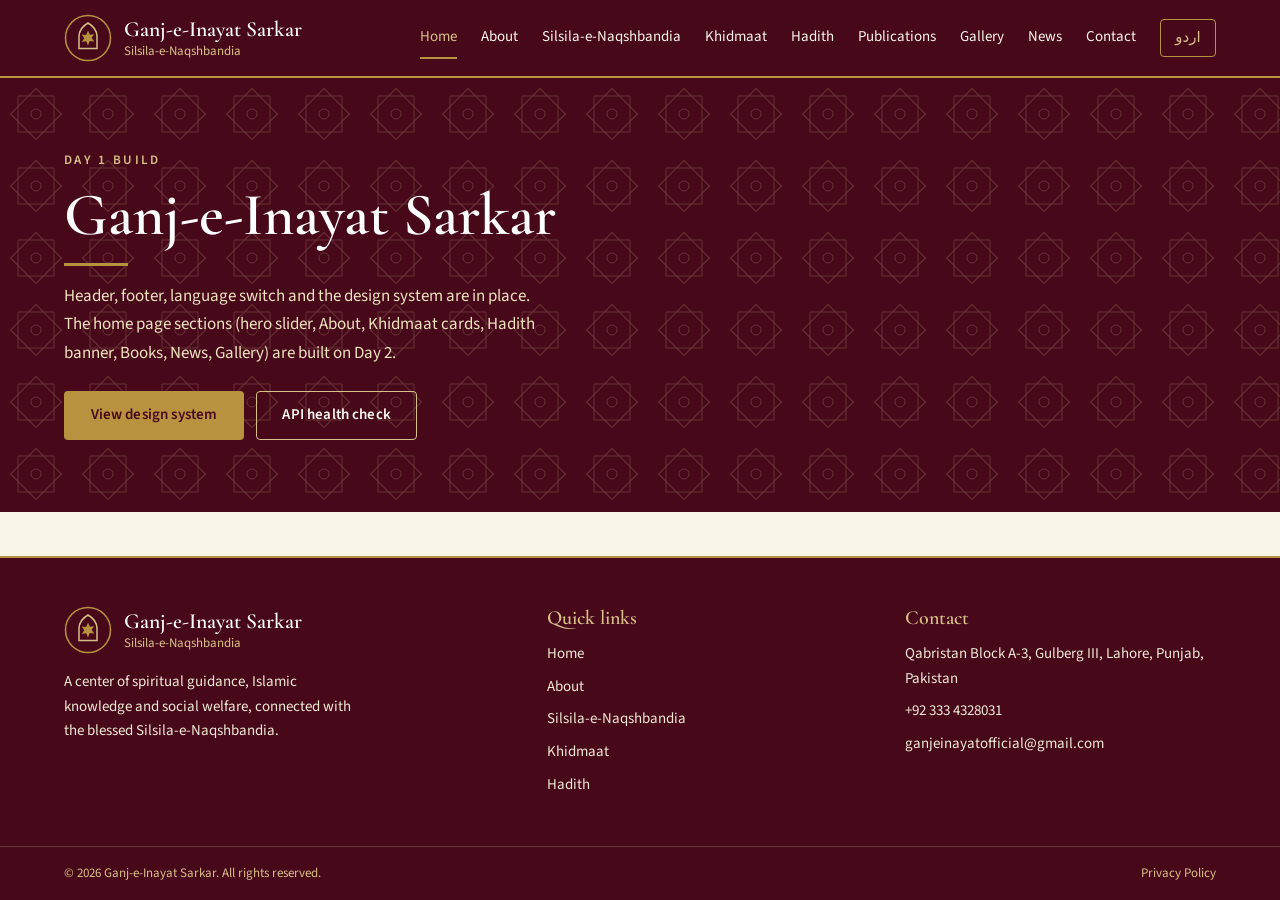
==== frontend/index.html @ d53629e9 "Day 1: project setup, DB models, FastAPI base, design system, header/footer" ====
<!DOCTYPE html>
<html lang="en" dir="ltr">
<head>
<meta charset="utf-8">
<meta name="viewport" content="width=device-width, initial-scale=1">
<title>Ganj-e-Inayat Sarkar — Silsila-e-Naqshbandia</title>
<meta name="description" content="Ganj-e-Inayat Sarkar - Silsila-e-Naqshbandia">
<link rel="preconnect" href="https://fonts.googleapis.com">
<link rel="preconnect" href="https://fonts.gstatic.com" crossorigin>
<link rel="stylesheet" href="https://fonts.googleapis.com/css2?family=Cormorant+Garamond:wght@500;600;700&family=Noto+Nastaliq+Urdu:wght@400;600&family=Source+Sans+3:wght@400;600&display=swap">
<link rel="stylesheet" href="css/tokens.css">
<link rel="stylesheet" href="css/base.css">
<link rel="stylesheet" href="css/components.css">
<link rel="stylesheet" href="css/rtl.css">
</head>
<body data-page="home">
<a class="skip-link" href="#main" data-i18n="skip">Skip to content</a>
<div id="site-header"></div>
<main id="main">
  <section class="section section--dark pattern-bg">
    <div class="container">
      <p class="eyebrow">Day 1 build</p>
      <h1 class="section-title">Ganj-e-Inayat Sarkar</h1>
      <p style="margin-top:var(--space-4);max-width:60ch;color:var(--gold-100)">Header, footer, language switch and the design system are in place. The home page sections (hero slider, About, Khidmaat cards, Hadith banner, Books, News, Gallery) are built on Day 2.</p>
      <div style="margin-top:var(--space-5);display:flex;gap:var(--space-3);flex-wrap:wrap">
        <a class="btn btn--gold" href="design-system.html">View design system</a>
        <a class="btn btn--outline" href="/api/health">API health check</a>
      </div>
    </div>
  </section>
</main>
<div id="site-footer"></div>
<script src="js/i18n.js"></script>
<script src="js/api.js"></script>
<script src="js/layout.js"></script>
</body>
</html>
---- frontend/css/tokens.css ----
/* ==========================================================
   Design tokens - the single source of truth for the design.
   Change a value here and the whole site follows.
   Breakpoints (media queries cannot use variables):
     mobile  <= 640px | tablet <= 1024px | desktop > 1024px
   ========================================================== */
:root {
  /* Colour: maroon (primary) */
  --maroon-900: #47091a;
  --maroon-800: #5a0f22;
  --maroon-700: #6b1426;
  --maroon-500: #8a2a3d;

  /* Colour: ivory (backgrounds) */
  --ivory-50: #fdfaf2;
  --ivory-100: #faf5e9;
  --ivory-200: #f1e9d6;

  /* Colour: antique gold (accent) */
  --gold-600: #9c7a2e;
  --gold-500: #b8923f;
  --gold-300: #d9c08a;
  --gold-100: #f0e3c0;

  /* Colour: text */
  --ink-900: #2a1a1d;
  --ink-600: #6f5a5c;
  --white: #ffffff;

  /* Semantic roles */
  --bg: var(--ivory-100);
  --bg-alt: var(--ivory-200);
  --surface: var(--ivory-50);
  --text: var(--ink-900);
  --text-muted: var(--ink-600);
  --primary: var(--maroon-700);
  --primary-dark: var(--maroon-900);
  --accent: var(--gold-500);
  --border: var(--gold-300);
  --focus: var(--gold-500);
  --danger: #a3262f;
  --success: #2f6b46;

  /* Typography */
  --font-heading: "Cormorant Garamond", "Playfair Display", Georgia, "Times New Roman", serif;
  --font-body: "Source Sans 3", system-ui, -apple-system, "Segoe UI", Roboto, sans-serif;
  --font-urdu: "Noto Nastaliq Urdu", "Jameel Noori Nastaleeq", "Noto Naskh Arabic", serif;

  --fs-xs: 0.8125rem;
  --fs-sm: 0.9375rem;
  --fs-base: 1.0625rem;
  --fs-md: 1.25rem;
  --fs-lg: 1.625rem;
  --fs-xl: 2.125rem;
  --fs-2xl: clamp(2rem, 4vw, 2.75rem);
  --fs-hero: clamp(2.25rem, 5.5vw, 3.75rem);

  --lh-tight: 1.2;
  --lh-body: 1.65;
  --lh-urdu: 2.15; /* Nastaliq needs tall lines */

  /* Spacing scale (4px base) */
  --space-1: 0.25rem;
  --space-2: 0.5rem;
  --space-3: 0.75rem;
  --space-4: 1rem;
  --space-5: 1.5rem;
  --space-6: 2rem;
  --space-7: 3rem;
  --space-8: 4.5rem;
  --space-9: 6rem;

  /* Shape and depth */
  --radius-sm: 4px;
  --radius-md: 8px;
  --radius-lg: 14px;
  --shadow-sm: 0 1px 3px rgba(71, 9, 26, 0.12);
  --shadow-md: 0 6px 18px rgba(71, 9, 26, 0.14);

  /* Layout */
  --container: 1200px;
  --header-h: 76px;
  --z-header: 50;
  --z-drawer: 60;
}
---- frontend/css/base.css ----
/* Reset and element defaults */
*, *::before, *::after { box-sizing: border-box; }
* { margin: 0; }
html { scroll-behavior: smooth; -webkit-text-size-adjust: 100%; }
body {
  font-family: var(--font-body);
  font-size: var(--fs-base);
  line-height: var(--lh-body);
  color: var(--text);
  background: var(--bg);
  min-height: 100vh;
  display: flex;
  flex-direction: column;
}
main { flex: 1; }
img, svg { max-width: 100%; display: block; }
a { color: inherit; text-decoration: none; }
button { font: inherit; color: inherit; cursor: pointer; background: none; border: 0; }
ul { list-style: none; padding: 0; }

h1, h2, h3, h4 { font-family: var(--font-heading); font-weight: 600; line-height: var(--lh-tight); color: var(--primary); }
h1 { font-size: var(--fs-hero); }
h2 { font-size: var(--fs-2xl); }
h3 { font-size: var(--fs-lg); }
h4 { font-size: var(--fs-md); }
p + p { margin-top: var(--space-4); }

:focus-visible { outline: 3px solid var(--focus); outline-offset: 3px; border-radius: 2px; }
::selection { background: var(--gold-300); color: var(--maroon-900); }

/* Layout helpers */
.container { width: 100%; max-width: var(--container); margin-inline: auto; padding-inline: var(--space-5); }
.section { padding-block: var(--space-8); }
.section--alt { background: var(--bg-alt); }
.section--dark { background: var(--maroon-900); color: var(--ivory-100); }
.section--dark h1, .section--dark h2, .section--dark h3 { color: var(--white); }
.visually-hidden {
  position: absolute; width: 1px; height: 1px; overflow: hidden;
  clip: rect(0 0 0 0); white-space: nowrap;
}
.skip-link {
  position: absolute; inset-inline-start: var(--space-4); top: -100px;
  background: var(--gold-500); color: var(--maroon-900); padding: var(--space-2) var(--space-4);
  border-radius: var(--radius-sm); z-index: 100;
}
.skip-link:focus { top: var(--space-3); }

/* Urdu: Nastaliq font and taller lines. Applied by <html dir="rtl" lang="ur"> */
html[lang="ur"] body { font-family: var(--font-urdu); line-height: var(--lh-urdu); }
html[lang="ur"] h1, html[lang="ur"] h2, html[lang="ur"] h3, html[lang="ur"] h4 {
  font-family: var(--font-urdu); line-height: 1.8;
}

@media (max-width: 640px) {
  .container { padding-inline: var(--space-4); }
  .section { padding-block: var(--space-7); }
}
@media (prefers-reduced-motion: reduce) {
  html { scroll-behavior: auto; }
  * { animation: none !important; transition: none !important; }
}
---- frontend/css/components.css ----
/* ---------- Geometric pattern (subtle Islamic lattice) ---------- */
.pattern-bg {
  background-image: url("data:image/svg+xml;utf8,<svg xmlns='http://www.w3.org/2000/svg' width='72' height='72' viewBox='0 0 72 72'><g fill='none' stroke='%23D9C08A' stroke-width='1' opacity='.22'><rect x='18' y='18' width='36' height='36'/><rect x='18' y='18' width='36' height='36' transform='rotate(45 36 36)'/><circle cx='36' cy='36' r='5'/></g></svg>");
  background-size: 72px 72px;
}

/* ---------- Buttons ---------- */
.btn {
  display: inline-flex; align-items: center; justify-content: center; gap: var(--space-2);
  padding: 0.7rem 1.6rem; border-radius: var(--radius-sm);
  font-size: var(--fs-sm); font-weight: 600; letter-spacing: 0.01em;
  border: 1px solid transparent; transition: background 0.2s, color 0.2s, border-color 0.2s;
}
.btn--gold { background: var(--gold-500); color: var(--maroon-900); }
.btn--gold:hover { background: var(--gold-300); }
.btn--primary { background: var(--maroon-700); color: var(--ivory-50); }
.btn--primary:hover { background: var(--maroon-900); }
.btn--outline { border-color: var(--gold-300); color: var(--ivory-50); }
.btn--outline:hover { background: rgba(255, 255, 255, 0.1); }
.btn--outline-dark { border-color: var(--maroon-700); color: var(--maroon-700); }
.btn--outline-dark:hover { background: var(--maroon-700); color: var(--ivory-50); }
.btn:disabled { opacity: 0.55; cursor: not-allowed; }

/* ---------- Eyebrow label + section heading ---------- */
.eyebrow { font-size: var(--fs-xs); letter-spacing: 0.18em; text-transform: uppercase; color: var(--gold-600); font-weight: 600; }
.section--dark .eyebrow { color: var(--gold-300); }
html[lang="ur"] .eyebrow { letter-spacing: 0; text-transform: none; }
.section-title { margin-top: var(--space-2); }
.section-title::after { content: ""; display: block; width: 64px; height: 3px; background: var(--gold-500); margin-top: var(--space-3); }

/* ---------- Card ---------- */
.card {
  background: var(--surface); border: 1px solid var(--border); border-radius: var(--radius-md);
  box-shadow: var(--shadow-sm); padding: var(--space-5); transition: box-shadow 0.2s, transform 0.2s;
}
.card:hover { box-shadow: var(--shadow-md); transform: translateY(-2px); }

/* ---------- Header ---------- */
.site-header {
  position: sticky; top: 0; z-index: var(--z-header);
  background: var(--maroon-900); color: var(--ivory-100);
  border-bottom: 2px solid var(--gold-500);
}
.site-header__inner { display: flex; align-items: center; gap: var(--space-5); min-height: var(--header-h); }
.brand { display: flex; align-items: center; gap: var(--space-3); flex: none; }
.brand img { width: 48px; height: 48px; }
.brand__text { display: flex; flex-direction: column; line-height: 1.25; }
.brand__text b { font-family: var(--font-heading); font-size: 1.35rem; font-weight: 600; color: var(--white); }
.brand__text small { font-size: var(--fs-xs); color: var(--gold-300); }
html[lang="ur"] .brand__text b { font-family: var(--font-urdu); line-height: 1.7; }

.nav { margin-inline-start: auto; }
.nav ul { display: flex; gap: var(--space-5); }
.nav a {
  display: block; padding: var(--space-2) 0; font-size: var(--fs-sm);
  border-bottom: 2px solid transparent; transition: color 0.2s, border-color 0.2s; white-space: nowrap;
}
.nav a:hover { color: var(--gold-300); }
.nav a[aria-current="page"] { color: var(--gold-300); border-bottom-color: var(--gold-500); }

.header-actions { display: flex; align-items: center; gap: var(--space-3); }
.lang-switch {
  padding: 0.35rem 0.9rem; border: 1px solid var(--gold-500); border-radius: var(--radius-sm);
  font-size: var(--fs-sm); color: var(--gold-300);
}
.lang-switch:hover { background: rgba(184, 146, 63, 0.18); }
.nav-toggle {
  display: none; width: 44px; height: 44px; border: 1px solid var(--gold-500);
  border-radius: var(--radius-sm); flex-direction: column; align-items: center; justify-content: center; gap: 5px;
}
.nav-toggle span { width: 20px; height: 2px; background: var(--gold-300); transition: transform 0.2s, opacity 0.2s; }
.nav-toggle[aria-expanded="true"] span:nth-child(1) { transform: translateY(7px) rotate(45deg); }
.nav-toggle[aria-expanded="true"] span:nth-child(2) { opacity: 0; }
.nav-toggle[aria-expanded="true"] span:nth-child(3) { transform: translateY(-7px) rotate(-45deg); }

@media (max-width: 1024px) {
  .nav-toggle { display: flex; }
  .header-actions { margin-inline-start: auto; }
  .nav {
    position: absolute; inset-inline: 0; top: 100%;
    background: var(--maroon-800); border-bottom: 2px solid var(--gold-500);
    max-height: 0; overflow: hidden; visibility: hidden;
    transition: max-height 0.3s ease, visibility 0.3s;
  }
  .nav.is-open { max-height: 80vh; visibility: visible; overflow-y: auto; }
  .nav ul { flex-direction: column; gap: 0; padding: var(--space-3) var(--space-5) var(--space-5); }
  .nav a { padding: var(--space-3) 0; border-bottom: 1px solid rgba(217, 192, 138, 0.2); }
  .nav a[aria-current="page"] { border-bottom-color: var(--gold-500); }
}
@media (max-width: 640px) {
  .brand img { width: 40px; height: 40px; }
  .brand__text b { font-size: 1.1rem; }
  .brand__text small { display: none; }
}

/* ---------- Footer ---------- */
.site-footer { background: var(--maroon-900); color: var(--ivory-100); border-top: 2px solid var(--gold-500); }
.site-footer__grid { display: grid; grid-template-columns: 1.4fr 1fr 1fr; gap: var(--space-7); padding-block: var(--space-7); }
.site-footer h3 { font-size: var(--fs-md); color: var(--gold-300); margin-bottom: var(--space-3); }
html[lang="ur"] .site-footer h3 { font-family: var(--font-urdu); }
.site-footer p, .site-footer li { font-size: var(--fs-sm); color: var(--ivory-200); }
.site-footer li + li { margin-top: var(--space-2); }
.site-footer a:hover { color: var(--gold-300); }
.site-footer .num { direction: ltr; unicode-bidi: embed; display: inline-block; }
.site-footer__bar {
  border-top: 1px solid rgba(217, 192, 138, 0.25); padding-block: var(--space-4);
  font-size: var(--fs-xs); color: var(--gold-300);
}
.site-footer__bar .container { display: flex; flex-wrap: wrap; gap: var(--space-3) var(--space-5); justify-content: space-between; }
@media (max-width: 1024px) { .site-footer__grid { grid-template-columns: 1fr 1fr; } .site-footer__grid > :first-child { grid-column: 1 / -1; } }
@media (max-width: 640px) { .site-footer__grid { grid-template-columns: 1fr; gap: var(--space-5); } }
---- frontend/css/rtl.css ----
/* RTL refinements. Most layout flips automatically because we use logical
   properties (margin-inline, inset-inline, ...). Only exceptions live here. */
[dir="rtl"] .arrow-icon { transform: scaleX(-1); }   /* mirror directional arrows */
[dir="rtl"] .num, [dir="rtl"] .latin { direction: ltr; unicode-bidi: embed; }
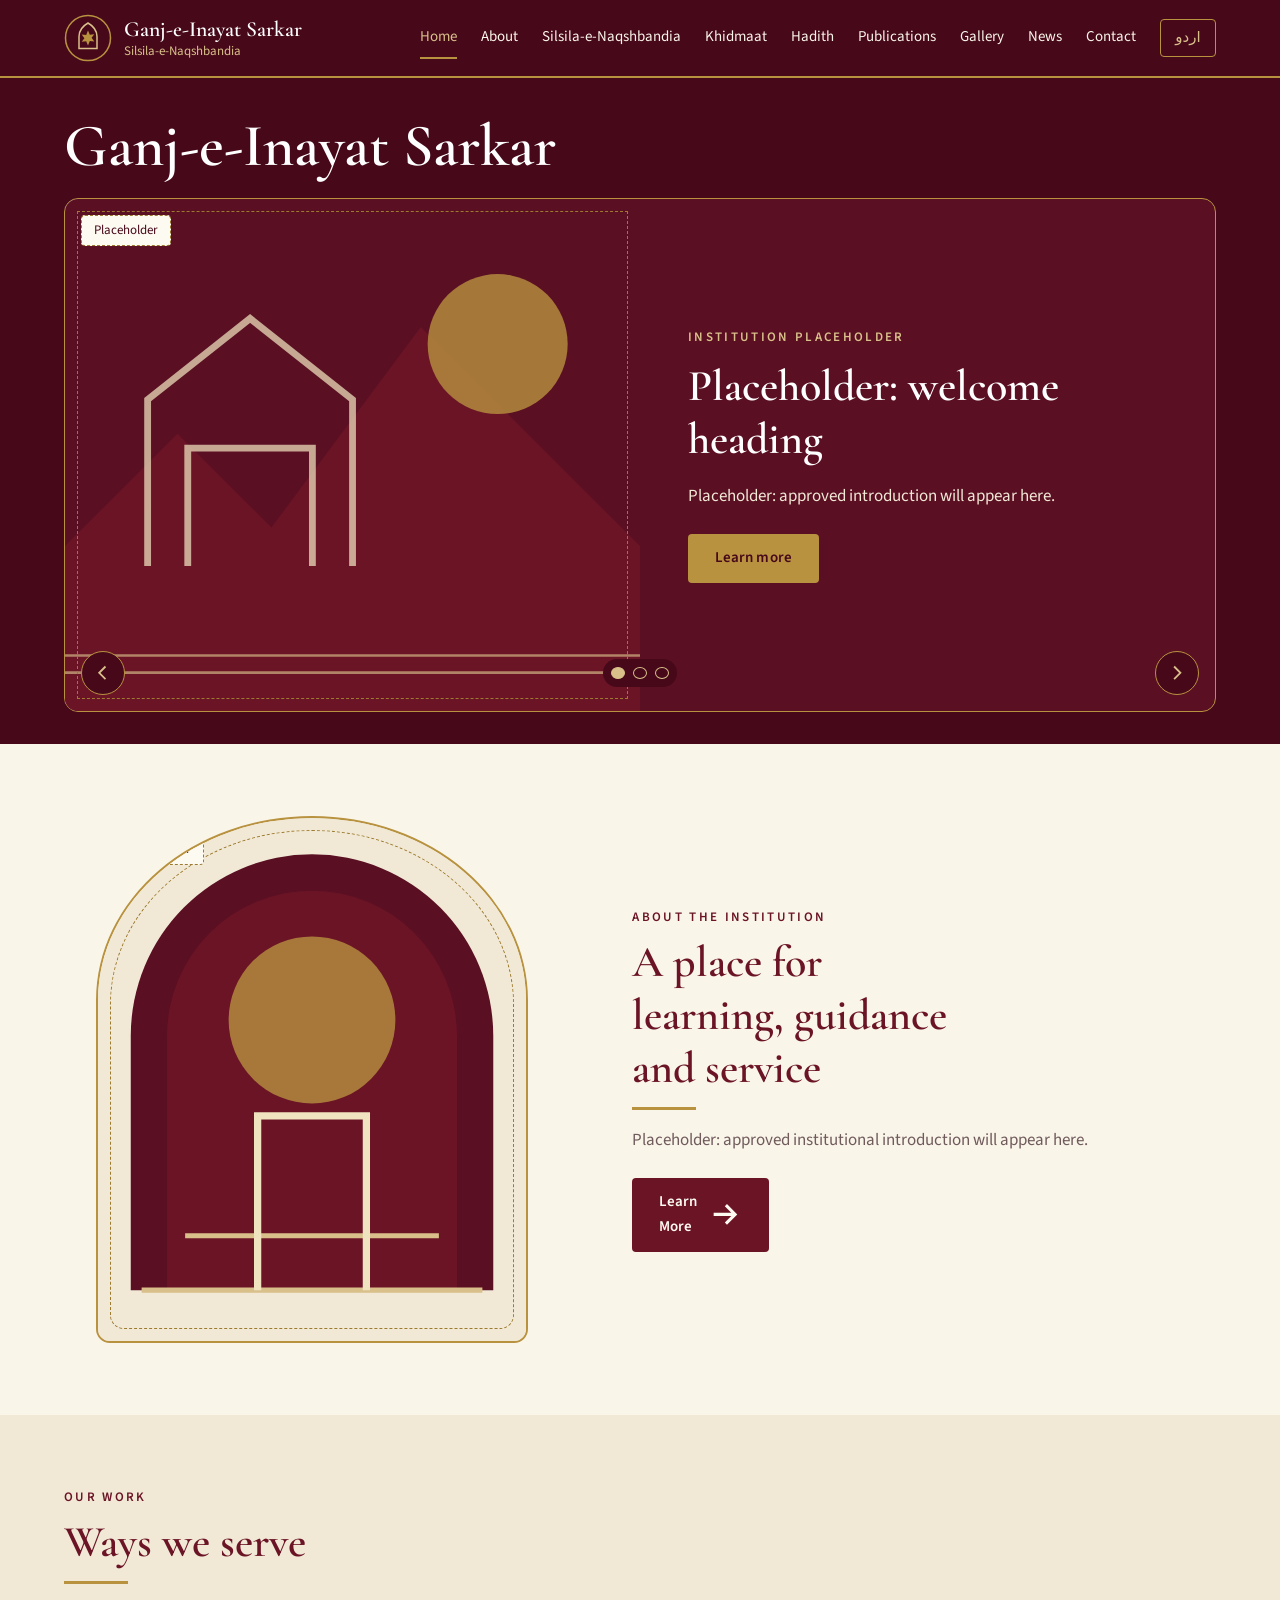
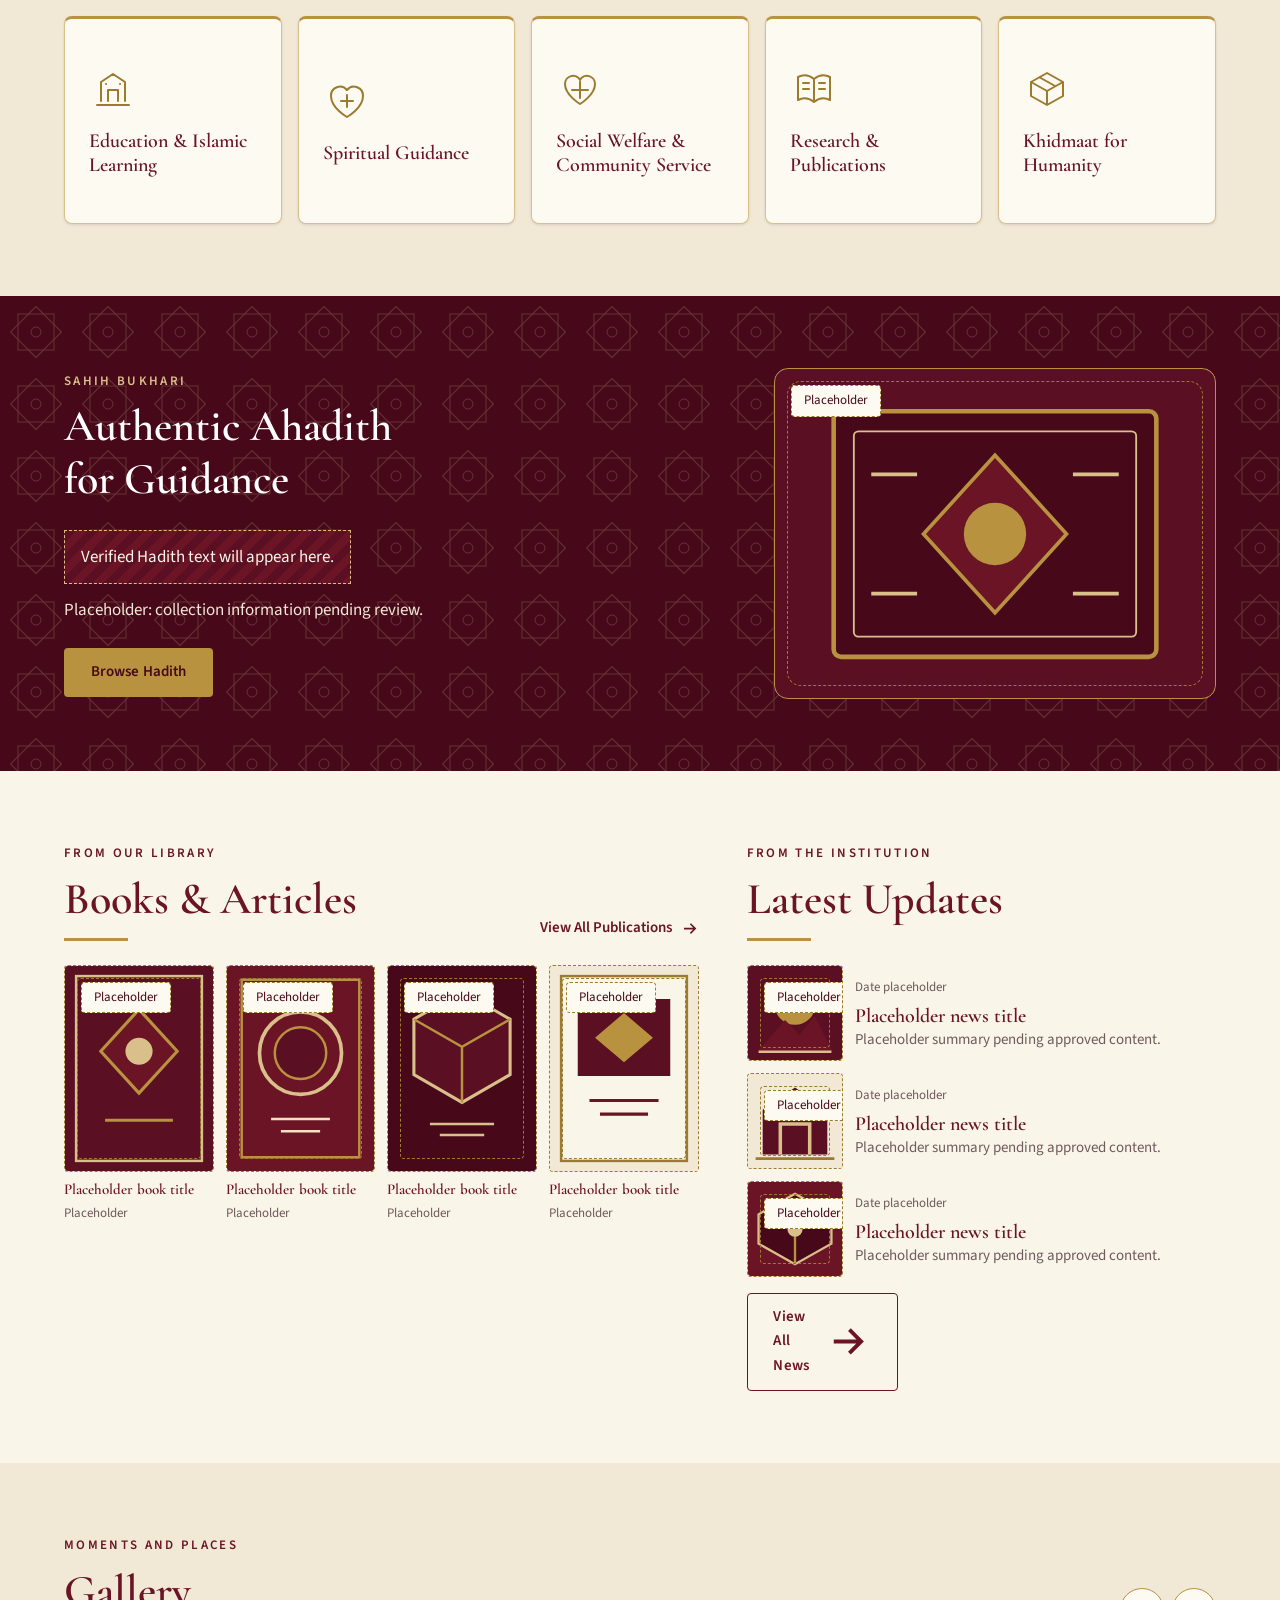
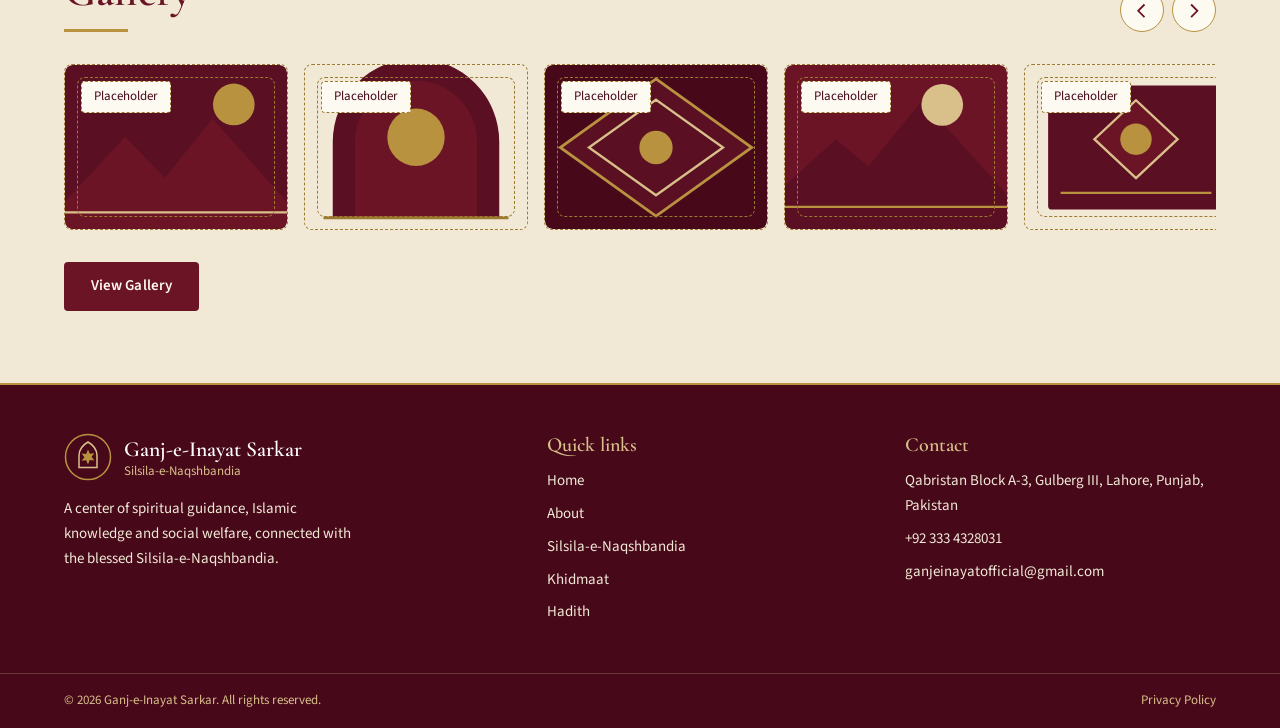
==== commit 252f059c: "Add new pages and functionality for home, news, publications, and services - Implement home.js for r" ====
--- a/frontend/index.html
+++ b/frontend/index.html
@@ -3,35 +3,145 @@
 <head>
 <meta charset="utf-8">
 <meta name="viewport" content="width=device-width, initial-scale=1">
-<title>Ganj-e-Inayat Sarkar — Silsila-e-Naqshbandia</title>
-<meta name="description" content="Ganj-e-Inayat Sarkar - Silsila-e-Naqshbandia">
+<title data-i18n="page.title">Ganj-e-Inayat Sarkar — Silsila-e-Naqshbandia</title>
+<meta name="description" data-i18n-content="page.home.description" content="Ganj-e-Inayat Sarkar — Silsila-e-Naqshbandia">
 <link rel="preconnect" href="https://fonts.googleapis.com">
 <link rel="preconnect" href="https://fonts.gstatic.com" crossorigin>
 <link rel="stylesheet" href="https://fonts.googleapis.com/css2?family=Cormorant+Garamond:wght@500;600;700&family=Noto+Nastaliq+Urdu:wght@400;600&family=Source+Sans+3:wght@400;600&display=swap">
 <link rel="stylesheet" href="css/tokens.css">
 <link rel="stylesheet" href="css/base.css">
 <link rel="stylesheet" href="css/components.css">
+<link rel="stylesheet" href="css/pages.css">
 <link rel="stylesheet" href="css/rtl.css">
 </head>
 <body data-page="home">
 <a class="skip-link" href="#main" data-i18n="skip">Skip to content</a>
 <div id="site-header"></div>
-<main id="main">
-  <section class="section section--dark pattern-bg">
+<main id="main" class="home">
+  <section class="home-hero" data-i18n-aria-label="home.hero.region" aria-label="Featured content">
     <div class="container">
-      <p class="eyebrow">Day 1 build</p>
-      <h1 class="section-title">Ganj-e-Inayat Sarkar</h1>
-      <p style="margin-top:var(--space-4);max-width:60ch;color:var(--gold-100)">Header, footer, language switch and the design system are in place. The home page sections (hero slider, About, Khidmaat cards, Hadith banner, Books, News, Gallery) are built on Day 2.</p>
-      <div style="margin-top:var(--space-5);display:flex;gap:var(--space-3);flex-wrap:wrap">
-        <a class="btn btn--gold" href="design-system.html">View design system</a>
-        <a class="btn btn--outline" href="/api/health">API health check</a>
+      <h1 class="home-hero__title" data-i18n="brand.name">Ganj-e-Inayat Sarkar</h1>
+      <div class="home-slider" id="home-hero-slider" role="region" aria-roledescription="carousel" data-i18n-aria-roledescription="home.slider.description" data-i18n-aria-label="home.hero.region" aria-label="Featured content">
+        <div class="home-slider__slides" aria-live="polite"></div>
+        <div class="home-slider__controls">
+          <button class="home-slider__arrow" type="button" data-slider-prev data-i18n-aria-label="home.slider.previous" aria-label="Previous slide">
+            <svg class="arrow-icon" viewBox="0 0 24 24" aria-hidden="true"><path d="M15 5 8 12l7 7" fill="none" stroke="currentColor" stroke-width="2"/></svg>
+          </button>
+          <div class="home-slider__dots" role="group" data-i18n-aria-label="home.slider.group" aria-label="Choose slide"></div>
+          <button class="home-slider__arrow" type="button" data-slider-next data-i18n-aria-label="home.slider.next" aria-label="Next slide">
+            <svg class="arrow-icon" viewBox="0 0 24 24" aria-hidden="true"><path d="m9 5 7 7-7 7" fill="none" stroke="currentColor" stroke-width="2"/></svg>
+          </button>
+        </div>
       </div>
+    </div>
+  </section>
+
+  <section class="section home-about" aria-labelledby="home-about-title">
+    <div class="container home-about__layout">
+      <div class="home-about__visual home-placeholder">
+        <img src="assets/placeholders/about.svg" width="640" height="720" loading="lazy" alt="" data-i18n-alt="home.about.imageAlt">
+        <span class="home-placeholder__label" data-i18n="home.placeholder">Placeholder</span>
+      </div>
+      <div class="home-about__copy">
+        <p class="eyebrow" data-i18n="home.about.eyebrow">About the institution</p>
+        <h2 class="section-title" id="home-about-title" data-i18n="home.about.title">A place for learning, guidance and service</h2>
+        <!-- TODO: replace with approved institutional introduction. -->
+        <p class="home-about__text" data-i18n="home.about.body">Placeholder: approved institutional introduction will appear here.</p>
+        <a class="btn btn--primary" href="about.html"><span data-i18n="home.about.cta">Learn More</span><svg class="arrow-icon" viewBox="0 0 24 24" aria-hidden="true"><path d="M5 12h14m-6-6 6 6-6 6" fill="none" stroke="currentColor" stroke-width="2"/></svg></a>
+      </div>
+    </div>
+  </section>
+
+  <section class="section section--alt home-features" aria-labelledby="home-features-title">
+    <div class="container">
+      <div class="home-section-heading">
+        <p class="eyebrow" data-i18n="home.features.eyebrow">Our work</p>
+        <h2 class="section-title" id="home-features-title" data-i18n="home.features.title">Ways we serve</h2>
+      </div>
+      <div class="home-features__grid">
+        <article class="home-feature card">
+          <svg viewBox="0 0 48 48" aria-hidden="true"><path d="M8 40h32M12 36V17l12-8 12 8v19M19 36V25h10v11M17 19h.1M31 19h.1" fill="none" stroke="currentColor" stroke-width="2" stroke-linecap="round" stroke-linejoin="round"/></svg>
+          <h3 data-i18n="home.features.education">Education &amp; Islamic Learning</h3>
+        </article>
+        <article class="home-feature card">
+          <svg viewBox="0 0 48 48" aria-hidden="true"><path d="M24 40s-16-9-16-21a9 9 0 0 1 16-6 9 9 0 0 1 16 6c0 12-16 21-16 21Z" fill="none" stroke="currentColor" stroke-width="2" stroke-linejoin="round"/><path d="M18 24h12M24 18v12" fill="none" stroke="currentColor" stroke-width="2" stroke-linecap="round"/></svg>
+          <h3 data-i18n="home.features.guidance">Spiritual Guidance</h3>
+        </article>
+        <article class="home-feature card">
+          <svg viewBox="0 0 48 48" aria-hidden="true"><path d="M24 39s-15-9-15-20a8 8 0 0 1 15-4 8 8 0 0 1 15 4c0 11-15 20-15 20Z" fill="none" stroke="currentColor" stroke-width="2"/><path d="M16 25h16M24 17v16" fill="none" stroke="currentColor" stroke-width="2" stroke-linecap="round"/></svg>
+          <h3 data-i18n="home.features.welfare">Social Welfare &amp; Community Service</h3>
+        </article>
+        <article class="home-feature card">
+          <svg viewBox="0 0 48 48" aria-hidden="true"><path d="M8 12c6-3 11-2 16 2v23c-5-4-10-5-16-2V12Zm32 0c-6-3-11-2-16 2v23c5-4 10-5 16-2V12Z" fill="none" stroke="currentColor" stroke-width="2" stroke-linejoin="round"/><path d="M13 18h6m-6 6h6m10-6h6m-6 6h6" fill="none" stroke="currentColor" stroke-width="2" stroke-linecap="round"/></svg>
+          <h3 data-i18n="home.features.research">Research &amp; Publications</h3>
+        </article>
+        <article class="home-feature card">
+          <svg viewBox="0 0 48 48" aria-hidden="true"><path d="M24 8 40 17v14l-16 9-16-9V17l16-9Z" fill="none" stroke="currentColor" stroke-width="2" stroke-linejoin="round"/><path d="m8 17 16 9 16-9M24 26v14M16 12l16 9" fill="none" stroke="currentColor" stroke-width="2" stroke-linejoin="round"/></svg>
+          <h3 data-i18n="home.features.humanity">Khidmaat for Humanity</h3>
+        </article>
+      </div>
+    </div>
+  </section>
+
+  <section class="section section--dark pattern-bg home-hadith" aria-labelledby="home-hadith-title">
+    <div class="container home-hadith__layout">
+      <div class="home-hadith__copy">
+        <p class="eyebrow" data-i18n="home.hadith.eyebrow">Sahih Bukhari</p>
+        <h2 id="home-hadith-title" data-i18n="home.hadith.title">Authentic Ahadith for Guidance</h2>
+        <!-- TODO: replace with verified Hadith text and approved references. -->
+        <p class="home-hadith__placeholder" data-i18n="home.hadith.placeholder">Verified Hadith text will appear here.</p>
+        <p class="home-hadith__text" data-i18n="home.hadith.body">A verified collection will be presented here.</p>
+        <a class="btn btn--gold" href="hadith.html" data-i18n="home.hadith.cta">Browse Hadith</a>
+      </div>
+      <div class="home-hadith__visual home-placeholder">
+        <img src="assets/placeholders/hadith.svg" width="480" height="360" loading="lazy" alt="" data-i18n-alt="home.hadith.imageAlt">
+        <span class="home-placeholder__label" data-i18n="home.placeholder">Placeholder</span>
+      </div>
+    </div>
+  </section>
+
+  <section class="section home-library" data-i18n-aria-label="home.library.region" aria-label="Publications and latest updates">
+    <div class="container home-library__layout">
+      <section class="home-library__column" aria-labelledby="home-books-title">
+        <div class="home-section-heading home-section-heading--row">
+          <div><p class="eyebrow" data-i18n="home.books.eyebrow">From our library</p><h2 class="section-title" id="home-books-title" data-i18n="home.books.title">Books &amp; Articles</h2></div>
+          <a class="home-text-link" href="publications.html"><span data-i18n="home.books.all">View All Publications</span><svg class="arrow-icon" viewBox="0 0 24 24" aria-hidden="true"><path d="M5 12h14m-6-6 6 6-6 6" fill="none" stroke="currentColor" stroke-width="2"/></svg></a>
+        </div>
+        <!-- TODO: replace placeholder book records and covers with approved publications. -->
+        <div class="home-books__grid" id="home-books"></div>
+      </section>
+      <section class="home-library__column home-news" aria-labelledby="home-news-title">
+        <div class="home-section-heading">
+          <p class="eyebrow" data-i18n="home.news.eyebrow">From the institution</p>
+          <h2 class="section-title" id="home-news-title" data-i18n="home.news.title">Latest Updates</h2>
+        </div>
+        <!-- TODO: replace placeholder news records and dates with approved updates. -->
+        <div class="home-news__list" id="home-news-list"></div>
+        <a class="btn btn--outline-dark" href="news.html"><span data-i18n="home.news.all">View All News</span><svg class="arrow-icon" viewBox="0 0 24 24" aria-hidden="true"><path d="M5 12h14m-6-6 6 6-6 6" fill="none" stroke="currentColor" stroke-width="2"/></svg></a>
+      </section>
+    </div>
+  </section>
+
+  <section class="section section--alt home-gallery" aria-labelledby="home-gallery-title">
+    <div class="container">
+      <div class="home-section-heading home-section-heading--row">
+        <div><p class="eyebrow" data-i18n="home.gallery.eyebrow">Moments and places</p><h2 class="section-title" id="home-gallery-title" data-i18n="home.gallery.title">Gallery</h2></div>
+        <div class="home-gallery__controls">
+          <button class="home-slider__arrow" type="button" data-gallery-prev data-i18n-aria-label="home.gallery.previous" aria-label="Scroll gallery backward"><svg class="arrow-icon" viewBox="0 0 24 24" aria-hidden="true"><path d="M15 5 8 12l7 7" fill="none" stroke="currentColor" stroke-width="2"/></svg></button>
+          <button class="home-slider__arrow" type="button" data-gallery-next data-i18n-aria-label="home.gallery.next" aria-label="Scroll gallery forward"><svg class="arrow-icon" viewBox="0 0 24 24" aria-hidden="true"><path d="m9 5 7 7-7 7" fill="none" stroke="currentColor" stroke-width="2"/></svg></button>
+        </div>
+      </div>
+      <!-- TODO: replace placeholder gallery images with approved institutional photos. -->
+      <div class="home-gallery__scroller" id="home-gallery-scroller" tabindex="0" data-i18n-aria-label="home.gallery.scroller" aria-label="Gallery images"></div>
+      <a class="btn btn--primary home-gallery__link" href="gallery.html" data-i18n="home.gallery.cta">View Gallery</a>
     </div>
   </section>
 </main>
 <div id="site-footer"></div>
-<script src="js/i18n.js"></script>
-<script src="js/api.js"></script>
-<script src="js/layout.js"></script>
+<script defer src="js/i18n.js"></script>
+<script defer src="js/api.js"></script>
+<script defer src="js/layout.js"></script>
+<script defer src="js/slider.js"></script>
+<script defer src="js/pages/home.js"></script>
 </body>
 </html>
--- a/frontend/css/base.css
+++ b/frontend/css/base.css
@@ -48,7 +48,7 @@
 /* Urdu: Nastaliq font and taller lines. Applied by <html dir="rtl" lang="ur"> */
 html[lang="ur"] body { font-family: var(--font-urdu); line-height: var(--lh-urdu); }
 html[lang="ur"] h1, html[lang="ur"] h2, html[lang="ur"] h3, html[lang="ur"] h4 {
-  font-family: var(--font-urdu); line-height: 1.8;
+  font-family: var(--font-urdu); line-height: var(--lh-urdu);
 }
 
 @media (max-width: 640px) {
--- a/frontend/css/components.css
+++ b/frontend/css/components.css
@@ -92,6 +92,11 @@
   .brand__text b { font-size: 1.1rem; }
   .brand__text small { display: none; }
 }
+@media (max-width: 380px) {
+  .site-header__inner { gap: var(--space-3); }
+  .brand { gap: var(--space-2); }
+  .brand__text b { font-size: var(--fs-sm); }
+}
 
 /* ---------- Footer ---------- */
 .site-footer { background: var(--maroon-900); color: var(--ivory-100); border-top: 2px solid var(--gold-500); }
@@ -109,3 +114,54 @@
 .site-footer__bar .container { display: flex; flex-wrap: wrap; gap: var(--space-3) var(--space-5); justify-content: space-between; }
 @media (max-width: 1024px) { .site-footer__grid { grid-template-columns: 1fr 1fr; } .site-footer__grid > :first-child { grid-column: 1 / -1; } }
 @media (max-width: 640px) { .site-footer__grid { grid-template-columns: 1fr; gap: var(--space-5); } }
+
+/* ---------- Shared content-page components ---------- */
+.page-hero { padding-block: var(--space-7); color: var(--ivory-100); background-color: var(--maroon-900); }
+.page-hero h1 { color: var(--white); }
+.page-hero .eyebrow { color: var(--gold-300); }
+.breadcrumb { margin-top: var(--space-4); color: var(--ivory-200); font-size: var(--fs-sm); }
+.breadcrumb ol { display: flex; flex-wrap: wrap; align-items: center; gap: var(--space-2); }
+.breadcrumb li + li::before { content: "/"; margin-inline-end: var(--space-2); color: var(--gold-300); }
+.breadcrumb [aria-current="page"] { color: var(--gold-300); }
+.badge { display: inline-flex; align-items: center; padding: var(--space-1) var(--space-3); border: 1px solid var(--gold-500); border-radius: var(--radius-sm); color: var(--maroon-900); background: var(--gold-100); font-size: var(--fs-xs); font-weight: 600; }
+.tabs, .chips { display: flex; flex-wrap: wrap; gap: var(--space-2); }
+.tabs [role="tab"], .chips button { min-height: 2.75rem; padding: var(--space-2) var(--space-4); border: 1px solid var(--border); border-radius: var(--radius-lg); color: var(--primary); background: var(--surface); }
+.tabs [role="tab"][aria-selected="true"], .chips button[aria-pressed="true"] { border-color: var(--primary); color: var(--ivory-50); background: var(--primary); }
+.timeline { position: relative; display: grid; gap: var(--space-5); max-width: 52rem; margin-inline: auto; padding-inline-start: var(--space-7); }
+.timeline::before { position: absolute; inset-block: var(--space-3); inset-inline-start: var(--space-3); width: 2px; background: var(--gold-500); content: ""; }
+.timeline__item { position: relative; }
+.timeline__item::before { position: absolute; inset-inline-start: calc(-1 * var(--space-5)); top: var(--space-5); width: var(--space-3); height: var(--space-3); border: 2px solid var(--gold-600); border-radius: 50%; background: var(--ivory-50); content: ""; }
+.pagination { display: flex; flex-wrap: wrap; align-items: center; justify-content: center; gap: var(--space-3); }
+.pagination button { min-width: 2.75rem; min-height: 2.75rem; padding-inline: var(--space-3); border: 1px solid var(--border); border-radius: var(--radius-sm); color: var(--primary); background: var(--surface); }
+.pagination button:disabled { opacity: 0.6; }
+.lightbox[hidden] { display: none; }
+.lightbox-open { overflow: hidden; }
+.lightbox { position: fixed; z-index: 100; inset: 0; display: grid; place-items: center; padding: var(--space-4); background: rgba(42, 26, 29, 0.92); }
+.lightbox__panel { position: relative; width: min(100%, 64rem); max-height: 100%; padding: var(--space-5); border: 1px solid var(--gold-500); border-radius: var(--radius-lg); color: var(--ivory-100); background: var(--maroon-900); }
+.lightbox__image-wrap { display: grid; place-items: center; min-height: 0; }
+.lightbox__image { width: auto; max-width: 100%; max-height: 70vh; aspect-ratio: 4 / 3; object-fit: contain; }
+.lightbox__caption { margin-top: var(--space-3); text-align: center; }
+.lightbox__controls { display: flex; justify-content: space-between; gap: var(--space-3); margin-top: var(--space-4); }
+.lightbox__controls button, .lightbox__close { min-width: 2.75rem; min-height: 2.75rem; padding: var(--space-2) var(--space-3); border: 1px solid var(--gold-300); border-radius: var(--radius-sm); color: var(--ivory-100); }
+.lightbox__close { position: absolute; inset-block-start: var(--space-3); inset-inline-end: var(--space-3); }
+.form-field { display: grid; gap: var(--space-2); }
+.form-field + .form-field { margin-top: var(--space-4); }
+.form-field label { font-weight: 600; }
+.form-field input, .form-field textarea { width: 100%; min-height: 2.75rem; padding: var(--space-3); border: 1px solid var(--ink-600); border-radius: var(--radius-sm); color: var(--text); background: var(--surface); font: inherit; }
+.form-field textarea { min-height: 9rem; resize: vertical; }
+.form-field [aria-invalid="true"] { border-color: var(--danger); }
+.form-field__error { min-height: var(--fs-base); color: var(--danger); font-size: var(--fs-sm); }
+.alert { padding: var(--space-4); border: 1px solid var(--border); border-radius: var(--radius-md); }
+.alert--success { border-color: var(--success); color: var(--maroon-900); background: var(--gold-100); }
+.alert--error { border-color: var(--danger); color: var(--danger); background: var(--ivory-50); }
+.placeholder-box { position: relative; overflow: hidden; border: 1px dashed var(--gold-600); border-radius: var(--radius-md); background: repeating-linear-gradient(135deg, var(--ivory-200), var(--ivory-200) var(--space-2), var(--ivory-100) var(--space-2), var(--ivory-100) var(--space-4)); }
+.placeholder-box__label { position: absolute; z-index: 1; inset-block-start: var(--space-2); inset-inline-start: var(--space-2); display: inline-block; padding: var(--space-1) var(--space-3); border: 1px dashed var(--gold-600); border-radius: var(--radius-sm); color: var(--maroon-900); background: var(--ivory-50); font-size: var(--fs-xs); }
+.page-copy { max-width: 68ch; color: var(--text-muted); }
+.page-copy > * + * { margin-top: var(--space-4); }
+html[lang="ur"] .breadcrumb, html[lang="ur"] .badge, html[lang="ur"] .tabs, html[lang="ur"] .chips,
+html[lang="ur"] .form-field, html[lang="ur"] .alert, html[lang="ur"] .pagination { line-height: var(--lh-urdu); }
+@media (max-width: 640px) {
+  .page-hero { padding-block: var(--space-6); }
+  .lightbox__panel { padding: var(--space-4); }
+  .lightbox__image { max-height: 58vh; }
+}
--- a/frontend/css/pages.css
+++ b/frontend/css/pages.css
@@ -0,0 +1,419 @@
+.home-hero {
+  padding-block: var(--space-6);
+  background: var(--maroon-900);
+}
+.home-hero__title {
+  margin-bottom: var(--space-4);
+  color: var(--white);
+}
+.home .eyebrow { color: var(--primary); }
+.home .section--dark .eyebrow { color: var(--gold-300); }
+.home-hero .eyebrow { color: var(--gold-300); }
+.home-slider {
+  position: relative;
+  overflow: hidden;
+  border: 1px solid var(--gold-500);
+  border-radius: var(--radius-lg);
+  background: var(--maroon-800);
+}
+.home-slider__slides { min-height: 32rem; }
+.home-slide {
+  position: relative;
+  display: grid;
+  grid-template-columns: 1fr 1fr;
+  min-height: 32rem;
+  color: var(--ivory-100);
+}
+.home-slide[hidden] { display: none; }
+.home-slide__visual {
+  position: relative;
+  min-height: 20rem;
+  overflow: hidden;
+  background: var(--maroon-700);
+}
+.home-slide__visual img { width: 100%; height: 100%; min-height: 32rem; object-fit: cover; }
+.home-slide__copy {
+  display: flex;
+  flex-direction: column;
+  align-items: flex-start;
+  justify-content: center;
+  padding: var(--space-7);
+}
+.home-slide__copy h2 { margin-top: var(--space-3); color: var(--white); }
+.home-slide__copy p:not(.eyebrow) {
+  max-width: 46ch;
+  margin-top: var(--space-4);
+  color: var(--ivory-200);
+}
+.home-slide__copy .btn { margin-top: var(--space-5); }
+.home-slider__controls {
+  position: absolute;
+  inset-inline: var(--space-4);
+  bottom: var(--space-4);
+  display: flex;
+  align-items: center;
+  justify-content: space-between;
+  pointer-events: none;
+}
+.home-slider__arrow {
+  display: inline-grid;
+  place-items: center;
+  width: 2.75rem;
+  height: 2.75rem;
+  flex: none;
+  border: 1px solid var(--gold-500);
+  border-radius: 50%;
+  color: var(--gold-300);
+  background: var(--maroon-900);
+  pointer-events: auto;
+}
+.home-slider__arrow:hover { color: var(--maroon-900); background: var(--gold-300); }
+.home-slider__arrow svg { width: 1.35rem; height: 1.35rem; }
+.home-slider__dots {
+  display: flex;
+  gap: var(--space-2);
+  padding: var(--space-2);
+  border-radius: var(--radius-lg);
+  background: var(--maroon-900);
+  pointer-events: auto;
+}
+.home-slider__dot {
+  width: 0.75rem;
+  height: 0.75rem;
+  border: 1px solid var(--gold-300);
+  border-radius: 50%;
+  background: transparent;
+}
+.home-slider__dot[aria-current="true"] { background: var(--gold-300); }
+.home-placeholder {
+  position: relative;
+  overflow: hidden;
+  background: repeating-linear-gradient(135deg, var(--ivory-200), var(--ivory-200) 0.65rem, var(--ivory-100) 0.65rem, var(--ivory-100) 1.3rem);
+}
+.home-placeholder::after {
+  position: absolute;
+  inset: var(--space-3);
+  border: 1px dashed var(--gold-600);
+  border-radius: inherit;
+  content: "";
+  pointer-events: none;
+}
+.home-placeholder__label {
+  position: absolute;
+  z-index: 1;
+  inset-inline-start: var(--space-4);
+  top: var(--space-4);
+  padding: var(--space-1) var(--space-3);
+  border: 1px dashed var(--gold-600);
+  border-radius: var(--radius-sm);
+  color: var(--maroon-900);
+  background: var(--ivory-50);
+  font-size: var(--fs-xs);
+}
+.home-about__layout {
+  display: grid;
+  grid-template-columns: minmax(15rem, 0.85fr) minmax(0, 1fr);
+  align-items: center;
+  gap: var(--space-8);
+}
+.home-about__visual {
+  width: 100%;
+  max-width: 27rem;
+  justify-self: center;
+  aspect-ratio: 0.82;
+  border: 2px solid var(--gold-500);
+  border-radius: 50% 50% var(--radius-lg) var(--radius-lg) / 35% 35% var(--radius-lg) var(--radius-lg);
+}
+.home-about__visual img { width: 100%; height: 100%; object-fit: cover; }
+.home-about__copy { max-width: 42rem; }
+.home-about__copy .section-title { max-width: 15ch; }
+.home-about__text { max-width: 58ch; margin-block: var(--space-4) var(--space-5); color: var(--text-muted); }
+.home-features__grid {
+  display: grid;
+  grid-template-columns: repeat(5, minmax(0, 1fr));
+  gap: var(--space-4);
+  margin-top: var(--space-6);
+}
+.home-section-heading { margin-bottom: var(--space-5); }
+.home-section-heading--row {
+  display: flex;
+  align-items: end;
+  justify-content: space-between;
+  gap: var(--space-4);
+}
+.home-feature {
+  min-height: 13rem;
+  display: flex;
+  flex-direction: column;
+  align-items: flex-start;
+  justify-content: center;
+  gap: var(--space-4);
+  border-top: 3px solid var(--gold-500);
+}
+.home-feature svg { width: 3rem; height: 3rem; color: var(--gold-600); }
+.home-feature h3 { font-size: var(--fs-md); }
+.home-hadith__layout {
+  display: grid;
+  grid-template-columns: minmax(0, 1.2fr) minmax(15rem, 0.8fr);
+  align-items: center;
+  gap: var(--space-7);
+}
+.home-hadith__copy h2 { max-width: 18ch; margin-top: var(--space-2); }
+.home-hadith__text { margin-top: var(--space-3); color: var(--ivory-200); }
+.home-hadith__placeholder {
+  display: inline-block;
+  margin-top: var(--space-5);
+  padding: var(--space-3) var(--space-4);
+  border: 1px dashed var(--gold-300);
+  color: var(--ivory-100);
+  background: repeating-linear-gradient(135deg, var(--maroon-800), var(--maroon-800) 0.5rem, var(--maroon-700) 0.5rem, var(--maroon-700) 1rem);
+}
+.home-hadith__copy .btn { margin-top: var(--space-5); }
+.home-hadith__visual { aspect-ratio: 4 / 3; border: 1px solid var(--gold-500); border-radius: var(--radius-lg); }
+.home-hadith__visual img { width: 100%; height: 100%; object-fit: cover; }
+.home-library__layout {
+  display: grid;
+  grid-template-columns: minmax(0, 1.15fr) minmax(17rem, 0.85fr);
+  gap: var(--space-7);
+}
+.home-library__column { min-width: 0; }
+.home-text-link {
+  display: inline-flex;
+  align-items: center;
+  gap: var(--space-2);
+  color: var(--primary);
+  font-size: var(--fs-sm);
+  font-weight: 600;
+}
+.home-text-link:hover { color: var(--gold-600); }
+.home-text-link svg { width: 1.2rem; height: 1.2rem; }
+.home-books__grid { display: grid; grid-template-columns: repeat(4, minmax(0, 1fr)); gap: var(--space-3); }
+.home-book { min-width: 0; }
+.home-book__cover {
+  position: relative;
+  aspect-ratio: 0.72;
+  border: 1px dashed var(--gold-600);
+  border-radius: var(--radius-sm);
+}
+.home-book__cover img { width: 100%; height: 100%; object-fit: cover; }
+.home-book h3 { margin-top: var(--space-2); font-size: var(--fs-sm); }
+.home-book__label {
+  display: inline-block;
+  margin-top: var(--space-1);
+  color: var(--text-muted);
+  font-size: var(--fs-xs);
+}
+.home-news__list { display: grid; gap: var(--space-3); margin-bottom: var(--space-4); }
+.home-news-item {
+  display: grid;
+  grid-template-columns: 6rem minmax(0, 1fr);
+  gap: var(--space-3);
+  align-items: center;
+}
+.home-news-item__image { aspect-ratio: 1; border: 1px dashed var(--gold-600); border-radius: var(--radius-sm); }
+.home-news-item__image img { width: 100%; height: 100%; object-fit: cover; }
+.home-news-item time { color: var(--text-muted); font-size: var(--fs-xs); }
+.home-news-item h3 { margin-top: var(--space-1); font-size: var(--fs-md); }
+.home-news-item p {
+  display: -webkit-box;
+  overflow: hidden;
+  color: var(--text-muted);
+  font-size: var(--fs-sm);
+  -webkit-box-orient: vertical;
+  -webkit-line-clamp: 1;
+}
+.home-gallery__controls { display: flex; gap: var(--space-2); }
+.home-gallery__controls .home-slider__arrow { color: var(--primary); background: var(--ivory-50); }
+.home-gallery__controls .home-slider__arrow:hover { color: var(--maroon-900); background: var(--gold-300); }
+.home-gallery__scroller {
+  display: grid;
+  grid-auto-columns: minmax(14rem, 1fr);
+  grid-auto-flow: column;
+  gap: var(--space-4);
+  overflow-x: auto;
+  overscroll-behavior-inline: contain;
+  padding: var(--space-2) var(--space-1) var(--space-4);
+  scroll-snap-type: inline mandatory;
+  scrollbar-color: var(--gold-500) var(--ivory-200);
+}
+.home-gallery__item { position: relative; aspect-ratio: 1.35; scroll-snap-align: start; border: 1px dashed var(--gold-600); border-radius: var(--radius-md); }
+.home-gallery__item img { width: 100%; height: 100%; object-fit: cover; border-radius: inherit; }
+.home-gallery__link { margin-top: var(--space-4); }
+@media (max-width: 1024px) {
+  .home-slide, .home-slider__slides { min-height: 28rem; }
+  .home-slide__visual img { min-height: 28rem; }
+  .home-slide__copy { padding: var(--space-6); }
+  .home-features__grid { grid-template-columns: repeat(3, minmax(0, 1fr)); }
+  .home-library__layout { grid-template-columns: 1fr; }
+}
+@media (max-width: 640px) {
+  .home-hero { padding-block: var(--space-4); }
+  .home-slide { grid-template-columns: 1fr; grid-template-rows: minmax(11rem, 0.8fr) minmax(18rem, 1fr); }
+  .home-slide, .home-slider__slides { min-height: 0; }
+  .home-slide__visual { min-height: 11rem; }
+  .home-slide__visual img { min-height: 11rem; max-height: 14rem; }
+  .home-slide__copy { justify-content: flex-start; padding: var(--space-5) var(--space-4) var(--space-8); }
+  .home-slide__copy h2 { font-size: var(--fs-2xl); }
+  .home-slider__controls { inset-inline: var(--space-2); bottom: var(--space-2); }
+  .home-slider__arrow { width: 2.5rem; height: 2.5rem; }
+  .home-about__layout, .home-hadith__layout { grid-template-columns: 1fr; gap: var(--space-5); }
+  .home-about__visual { width: min(100%, 20rem); }
+  .home-hadith__visual { max-width: 28rem; }
+  .home-features__grid { grid-template-columns: repeat(2, minmax(0, 1fr)); gap: var(--space-3); }
+  .home-feature { min-height: 11rem; padding: var(--space-4); }
+  .home-section-heading--row { align-items: flex-start; }
+  .home-books__grid { grid-template-columns: repeat(2, minmax(0, 1fr)); gap: var(--space-4); }
+  .home-book__cover { max-width: 12rem; }
+  .home-news-item { grid-template-columns: 5rem minmax(0, 1fr); }
+  .home-gallery__scroller { grid-auto-columns: minmax(75%, 1fr); gap: var(--space-3); }
+}
+@media (max-width: 380px) {
+  .home-feature { padding: var(--space-3); }
+  .home-feature h3 { font-size: var(--fs-sm); }
+  .home-section-heading--row { flex-direction: column; align-items: flex-start; }
+}
+
+/* About */
+.about-intro__layout, .about-centre__layout {
+  display: grid;
+  grid-template-columns: minmax(0, 0.9fr) minmax(0, 1fr);
+  align-items: center;
+  gap: var(--space-7);
+}
+.about-intro__image { position: relative; width: min(100%, 28rem); aspect-ratio: 0.85; justify-self: center; border: 2px solid var(--gold-500); border-radius: 50% 50% var(--radius-lg) var(--radius-lg) / 35% 35% var(--radius-lg) var(--radius-lg); }
+.about-intro__image img, .about-centre__visual img { width: 100%; height: 100%; object-fit: cover; }
+.about-values__grid { display: grid; grid-template-columns: repeat(3, minmax(0, 1fr)); gap: var(--space-4); margin-top: var(--space-5); }
+.about-values__grid .card { position: relative; padding-top: var(--space-8); }
+.about-values__grid .card h3 { margin-top: var(--space-3); }
+.about-values__grid .card p { margin-top: var(--space-2); color: var(--text-muted); }
+.about-centre__visual { position: relative; aspect-ratio: 1.35; }
+
+/* Silsila */
+.silsila-intro__layout { display: grid; grid-template-columns: minmax(0, 1fr) minmax(0, 0.9fr); align-items: center; gap: var(--space-7); }
+.silsila-intro__visual { position: relative; aspect-ratio: 1.35; }
+.silsila-intro__visual img { width: 100%; height: 100%; object-fit: cover; }
+.silsila-lineage__notice { max-width: 65ch; margin-block: var(--space-4) var(--space-6); color: var(--text-muted); }
+.timeline__item h3 { margin-top: var(--space-3); }
+.timeline__item p { margin-top: var(--space-2); color: var(--text-muted); }
+.silsila-cta p { max-width: 58ch; margin-block: var(--space-3) var(--space-4); color: var(--ivory-200); }
+
+/* Khidmaat */
+.khidmaat-intro .page-copy { margin-top: var(--space-3); }
+.khidmaat-services__list { display: grid; gap: var(--space-5); }
+.khidmaat-service { display: grid; grid-template-columns: minmax(0, 0.8fr) minmax(0, 1fr); align-items: center; gap: var(--space-6); }
+.khidmaat-service:nth-child(even) .khidmaat-service__visual { order: 2; }
+.khidmaat-service:nth-child(even) > div:last-child { order: 1; }
+.khidmaat-service__visual { position: relative; width: min(100%, 24rem); aspect-ratio: 1.25; justify-self: center; }
+.khidmaat-service__visual img { width: 100%; height: 100%; object-fit: cover; }
+.khidmaat-service__icon { width: var(--space-7); height: var(--space-7); margin-bottom: var(--space-3); color: var(--gold-600); }
+.khidmaat-service h2 { margin-top: var(--space-3); }
+.khidmaat-service p { max-width: 55ch; margin-top: var(--space-3); color: var(--text-muted); }
+
+/* Hadith */
+.hadith-intro__layout { display: grid; grid-template-columns: minmax(0, 1fr) minmax(0, 0.8fr); align-items: center; gap: var(--space-6); }
+.hadith-intro__visual { position: relative; aspect-ratio: 4 / 3; }
+.hadith-intro__visual img { width: 100%; height: 100%; object-fit: cover; }
+.hadith-verified { margin-top: var(--space-5); }
+.hadith-cards__grid { display: grid; grid-template-columns: repeat(3, minmax(0, 1fr)); gap: var(--space-4); margin-top: var(--space-5); }
+.hadith-card { min-width: 0; overflow-wrap: anywhere; }
+.hadith-card h3 { margin-top: var(--space-4); font-size: var(--fs-md); }
+.hadith-card__text { min-height: 5rem; margin-top: var(--space-2); padding: var(--space-3); border: 1px dashed var(--gold-600); border-radius: var(--radius-sm); background: repeating-linear-gradient(135deg, var(--ivory-200), var(--ivory-200) 0.65rem, var(--ivory-100) 0.65rem, var(--ivory-100) 1.3rem); overflow-wrap: anywhere; }
+.hadith-card dl { display: grid; grid-template-columns: auto minmax(0, 1fr); gap: var(--space-2) var(--space-3); margin-top: var(--space-4); }
+.hadith-card dt { font-weight: 600; }
+.hadith-card dd { min-width: 0; color: var(--text-muted); overflow-wrap: anywhere; }
+
+/* Publications */
+.pub-main__intro, .news-main__intro, .gallery-main__intro { margin-top: var(--space-3); }
+.pub-filters { margin-block: var(--space-5); }
+.pub-grid { display: grid; grid-template-columns: repeat(4, minmax(0, 1fr)); gap: var(--space-4); }
+.pub-card { display: flex; min-width: 0; flex-direction: column; }
+.pub-card__cover { position: relative; aspect-ratio: 0.72; overflow: hidden; border: 1px dashed var(--gold-600); border-radius: var(--radius-sm); }
+.pub-card__cover img { width: 100%; height: 100%; object-fit: cover; }
+.pub-card h3 { margin-top: var(--space-3); font-size: var(--fs-md); overflow-wrap: anywhere; }
+.pub-card__author { margin-block: var(--space-2) var(--space-3); color: var(--text-muted); font-size: var(--fs-sm); }
+.pub-card .btn { align-self: flex-start; margin-top: auto; }
+.pub-empty { margin-top: var(--space-5); padding: var(--space-5); border: 1px dashed var(--gold-600); text-align: center; }
+.pub-empty[hidden] { display: none; }
+
+/* News */
+.news-feature { display: grid; grid-template-columns: minmax(0, 0.7fr) minmax(0, 1fr); gap: var(--space-5); align-items: center; margin-block: var(--space-6); }
+.news-feature__image { position: relative; aspect-ratio: 1.35; }
+.news-feature__image img { width: 100%; height: 100%; object-fit: cover; }
+.news-feature__copy time { display: block; margin-top: var(--space-3); color: var(--text-muted); font-size: var(--fs-sm); }
+.news-feature__copy h3 { margin-top: var(--space-2); }
+.news-feature__copy p { margin-block: var(--space-2) var(--space-3); color: var(--text-muted); }
+.news-list-title { margin-bottom: var(--space-5); }
+.news-list { display: grid; grid-template-columns: repeat(2, minmax(0, 1fr)); gap: var(--space-4); margin-bottom: var(--space-6); }
+.news-item { display: grid; grid-template-columns: minmax(5rem, 0.35fr) minmax(0, 1fr); gap: var(--space-4); align-items: center; }
+.news-item__image { position: relative; aspect-ratio: 1; }
+.news-item__image img { width: 100%; height: 100%; object-fit: cover; }
+.news-item time { color: var(--text-muted); font-size: var(--fs-xs); }
+.news-item h3 { margin-top: var(--space-1); font-size: var(--fs-md); }
+.news-item p { margin-block: var(--space-1) var(--space-2); color: var(--text-muted); font-size: var(--fs-sm); }
+.news-item a { color: var(--primary); font-weight: 600; }
+.news-item a:hover { color: var(--gold-600); }
+
+/* Gallery */
+.gallery-filters { margin-block: var(--space-5); }
+.gallery-grid { display: grid; grid-template-columns: repeat(3, minmax(0, 1fr)); grid-auto-flow: dense; gap: var(--space-4); }
+.gallery-card { position: relative; min-width: 0; padding: 0; overflow: hidden; border: 1px dashed var(--gold-600); border-radius: var(--radius-md); background: var(--ivory-200); text-align: start; scroll-margin-block: var(--space-7); }
+.gallery-card img { width: 100%; height: 100%; min-height: 13rem; object-fit: cover; }
+.gallery-card__caption { position: absolute; inset-inline: var(--space-2); inset-block-end: var(--space-2); width: fit-content; max-width: calc(100% - var(--space-4)); padding: var(--space-1) var(--space-3); border: 1px dashed var(--gold-600); border-radius: var(--radius-sm); color: var(--maroon-900); background: var(--ivory-50); font-size: var(--fs-xs); }
+.gallery-card:nth-child(4n + 1) { grid-row: span 2; }
+.gallery-card:nth-child(4n + 1) img { min-height: 28rem; }
+.gallery-card:nth-child(5n) { grid-column: span 2; }
+.lightbox__controls button:hover, .lightbox__close:hover { color: var(--maroon-900); background: var(--gold-300); }
+
+/* Contact */
+.contact-main__intro { margin-top: var(--space-3); }
+.contact-layout { display: grid; grid-template-columns: minmax(0, 1fr) minmax(0, 1fr); gap: var(--space-5); align-items: start; margin-top: var(--space-6); }
+.contact-details { display: grid; gap: var(--space-5); }
+.contact-info h2, .contact-form-card h2, .contact-map h2 { font-size: var(--fs-xl); }
+.contact-info dl { display: grid; grid-template-columns: minmax(0, 0.4fr) minmax(0, 1fr); gap: var(--space-3) var(--space-4); margin-top: var(--space-4); }
+.contact-info dt { font-weight: 600; }
+.contact-info dd { min-width: 0; overflow-wrap: anywhere; }
+.contact-info a { text-decoration: underline; text-underline-offset: var(--space-1); }
+.contact-map__box { display: grid; min-height: 13rem; place-items: center; margin-block: var(--space-3); padding: var(--space-4); text-align: center; }
+.contact-map__box p { max-width: 35ch; margin-top: var(--space-3); }
+.contact-honeypot { position: absolute; width: 1px; height: 1px; overflow: hidden; clip: rect(0 0 0 0); white-space: nowrap; }
+.contact-form__status { margin-block: var(--space-4); }
+.contact-form__status:empty { display: none; }
+.contact-form-card .btn { min-height: 2.75rem; }
+
+/* Policy and not found */
+.privacy-main .page-copy { margin-inline: auto; }
+.privacy-main .page-copy p { margin-top: var(--space-5); padding: var(--space-4); border: 1px dashed var(--gold-600); background: repeating-linear-gradient(135deg, var(--ivory-200), var(--ivory-200) 0.65rem, var(--ivory-100) 0.65rem, var(--ivory-100) 1.3rem); }
+.notfound-page p { margin-block: var(--space-4) var(--space-5); color: var(--ivory-200); }
+
+@media (max-width: 1024px) {
+  .pub-grid { grid-template-columns: repeat(3, minmax(0, 1fr)); }
+  .hadith-cards__grid { grid-template-columns: repeat(2, minmax(0, 1fr)); }
+  .gallery-grid { grid-template-columns: repeat(2, minmax(0, 1fr)); }
+}
+@media (max-width: 640px) {
+  .about-intro__layout, .about-centre__layout, .silsila-intro__layout, .hadith-intro__layout { grid-template-columns: 1fr; gap: var(--space-5); }
+  .about-intro__image { width: min(100%, 22rem); }
+  .about-values__grid { grid-template-columns: 1fr; }
+  .khidmaat-service { grid-template-columns: 1fr; gap: var(--space-4); }
+  .khidmaat-service:nth-child(even) .khidmaat-service__visual, .khidmaat-service:nth-child(even) > div:last-child { order: initial; }
+  .khidmaat-service__visual { width: 100%; }
+  .hadith-cards__grid { grid-template-columns: 1fr; }
+  .pub-grid { grid-template-columns: repeat(2, minmax(0, 1fr)); gap: var(--space-3); }
+  .news-feature { grid-template-columns: 1fr; gap: var(--space-3); }
+  .news-feature__image { max-height: 18rem; }
+  .news-list { grid-template-columns: 1fr; }
+  .gallery-grid { grid-template-columns: repeat(2, minmax(0, 1fr)); gap: var(--space-2); }
+  .gallery-card:nth-child(4n + 1) { grid-row: auto; }
+  .gallery-card:nth-child(4n + 1) img { min-height: 13rem; }
+  .gallery-card:nth-child(5n) { grid-column: auto; }
+  .gallery-card img { min-height: 10rem; }
+  .contact-layout { grid-template-columns: 1fr; }
+  .contact-info dl { grid-template-columns: 1fr; gap: var(--space-1); }
+  .contact-info dd + dt { margin-top: var(--space-3); }
+}
+@media (max-width: 380px) {
+  .pub-grid { gap: var(--space-2); }
+  .pub-card .btn { width: 100%; padding-inline: var(--space-2); }
+  .gallery-grid { grid-template-columns: 1fr; }
+  .gallery-card:nth-child(4n + 1) img, .gallery-card img { min-height: 15rem; }
+}
